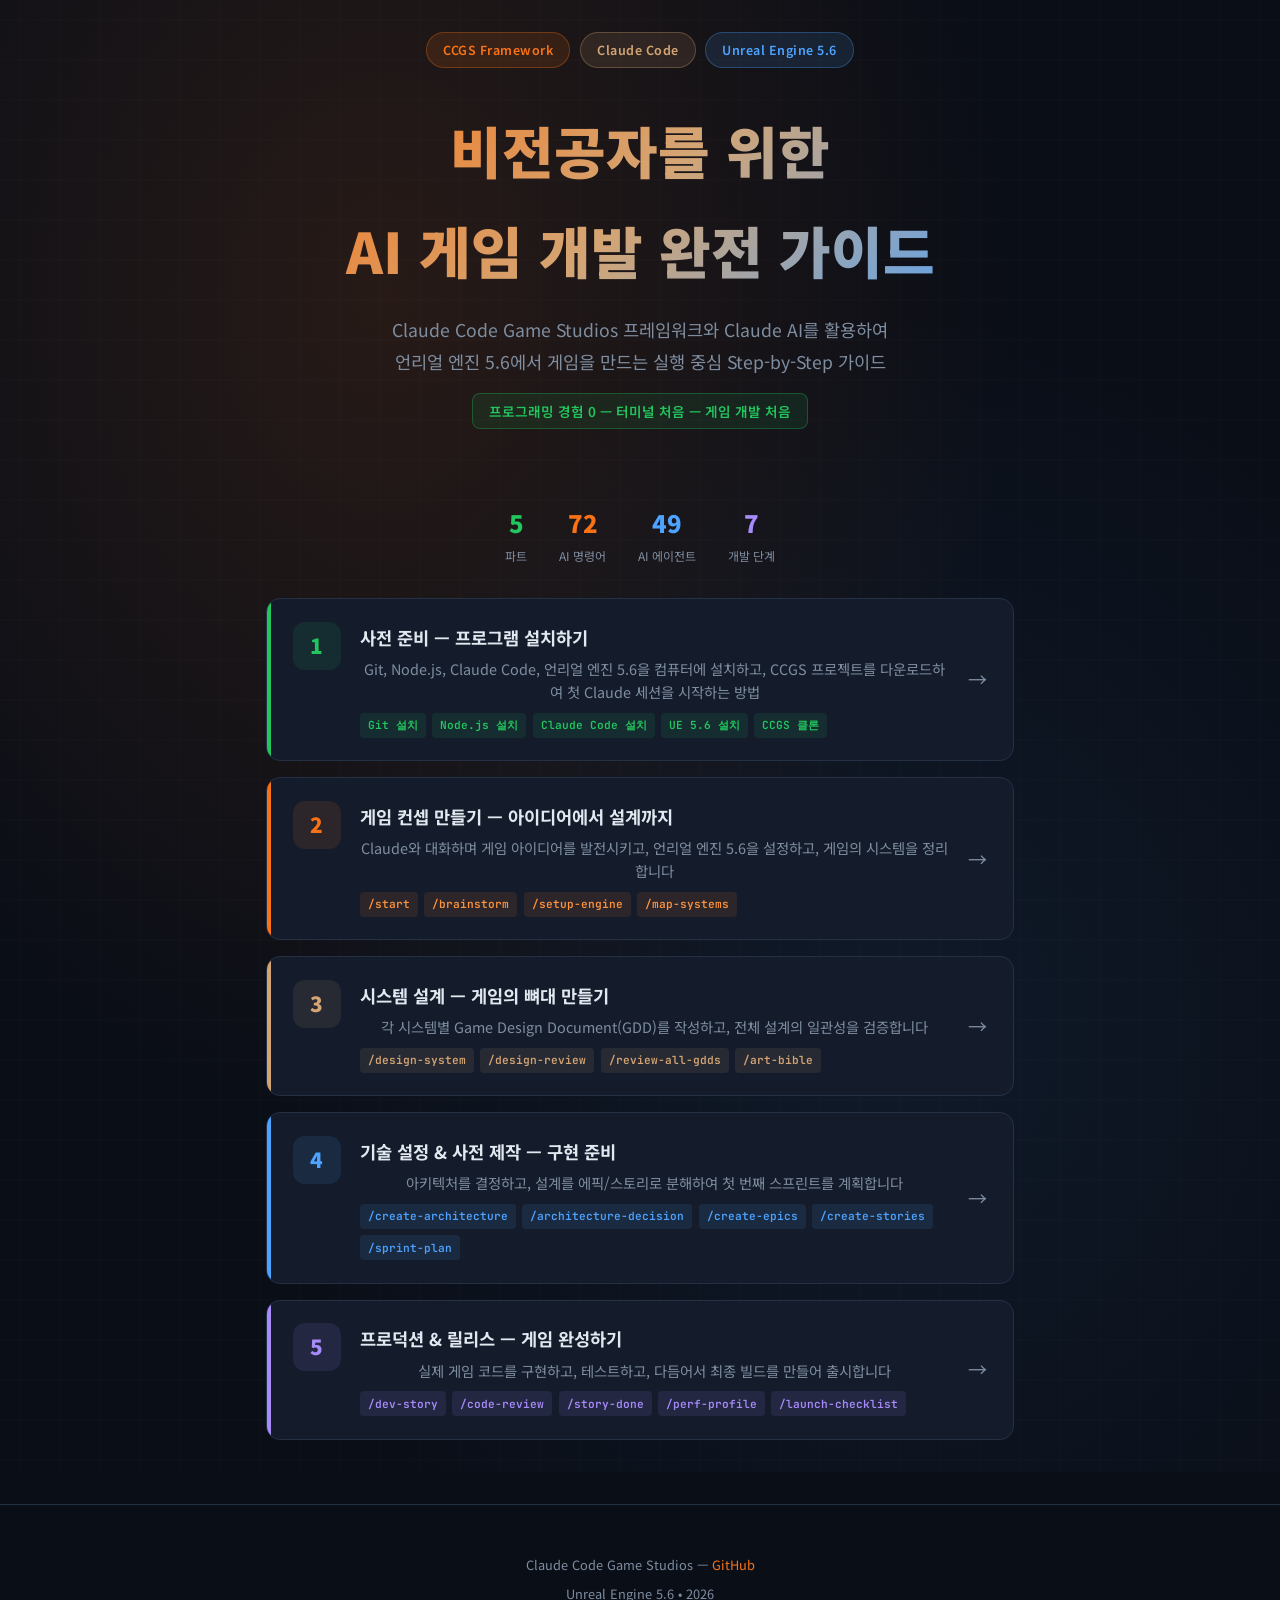
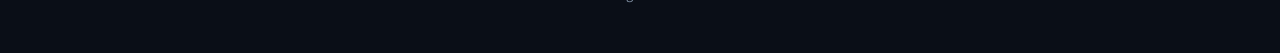
==== docs/ccgs-guide/index.html @ 8e60d847 "Add CCGS + UE5.6 game dev guide site Initial commit of a 5-part Korean tutorial site for non-program" ====
<!DOCTYPE html>
<html lang="ko">
<head>
<meta charset="UTF-8">
<meta name="viewport" content="width=device-width, initial-scale=1.0">
<title>CCGS + Unreal Engine 5.6 게임 만들기 - 비전공자 완전 가이드</title>
<style>
@import url('https://fonts.googleapis.com/css2?family=Noto+Sans+KR:wght@300;400;500;700;900&family=JetBrains+Mono:wght@400;600&display=swap');
:root{--bg:#0a0e17;--bg2:#0f1520;--panel:#141c2b;--border:#243044;--text:#e2e8f0;--dim:#7e8da0;--accent:#f97316;--accent2:#fb923c;--claude:#d4a574;--ue:#4da3ff;--green:#22c55e;--purple:#a78bfa;--red:#f87171;--cyan:#22d3ee}
*{margin:0;padding:0;box-sizing:border-box}
body{font-family:'Noto Sans KR',sans-serif;background:var(--bg);color:var(--text);line-height:1.8;min-height:100vh}
code,.mono{font-family:'JetBrains Mono',monospace}

.hero{min-height:100vh;display:flex;align-items:center;justify-content:center;text-align:center;
  background:radial-gradient(ellipse at 30% 20%,rgba(249,115,22,.12) 0%,transparent 50%),
  radial-gradient(ellipse at 70% 70%,rgba(77,163,255,.08) 0%,transparent 50%),var(--bg);
  position:relative;padding:2rem}
.hero::before{content:'';position:absolute;inset:0;
  background:url("data:image/svg+xml,%3Csvg width='40' height='40' xmlns='http://www.w3.org/2000/svg'%3E%3Cpath d='M20 0v40M0 20h40' stroke='%23fff' stroke-opacity='.015'/%3E%3C/svg%3E")}

.hero-inner{position:relative;z-index:1;max-width:860px}
.hero-pills{display:flex;gap:.6rem;justify-content:center;flex-wrap:wrap;margin-bottom:2rem}
.pill{padding:.35rem 1rem;border-radius:50px;font-size:.78rem;font-weight:600;letter-spacing:.5px;border:1px solid}
.pill-o{background:rgba(249,115,22,.12);color:var(--accent);border-color:rgba(249,115,22,.3)}
.pill-c{background:rgba(212,165,116,.12);color:var(--claude);border-color:rgba(212,165,116,.3)}
.pill-u{background:rgba(77,163,255,.12);color:var(--ue);border-color:rgba(77,163,255,.3)}

.hero h1{font-size:clamp(2rem,5vw,3.5rem);font-weight:900;margin-bottom:.8rem;
  background:linear-gradient(135deg,var(--accent),var(--claude),var(--ue));
  -webkit-background-clip:text;-webkit-text-fill-color:transparent;background-clip:text}
.hero .sub{font-size:1.1rem;color:var(--dim);max-width:620px;margin:0 auto 1rem}
.hero .target{display:inline-block;background:rgba(34,197,94,.1);border:1px solid rgba(34,197,94,.3);
  color:var(--green);padding:.3rem 1rem;border-radius:8px;font-size:.85rem;font-weight:600;margin-bottom:2.5rem}

/* Part Cards */
.parts{max-width:780px;margin:0 auto;display:flex;flex-direction:column;gap:1rem;padding:0 1rem}
.part-card{display:flex;gap:1.2rem;align-items:flex-start;background:var(--panel);border:1px solid var(--border);
  border-radius:14px;padding:1.4rem 1.6rem;text-decoration:none;color:var(--text);
  transition:all .25s;position:relative;overflow:hidden}
.part-card:hover{border-color:var(--accent);transform:translateY(-2px);box-shadow:0 8px 30px rgba(249,115,22,.1)}
.part-card::before{content:'';position:absolute;top:0;left:0;width:4px;height:100%;border-radius:4px 0 0 4px}
.part-card:nth-child(1)::before{background:var(--green)}
.part-card:nth-child(2)::before{background:var(--accent)}
.part-card:nth-child(3)::before{background:var(--claude)}
.part-card:nth-child(4)::before{background:var(--ue)}
.part-card:nth-child(5)::before{background:var(--purple)}

.part-num{width:48px;height:48px;border-radius:12px;display:flex;align-items:center;justify-content:center;
  font-size:1.3rem;font-weight:900;flex-shrink:0}
.pn1{background:rgba(34,197,94,.1);color:var(--green)}
.pn2{background:rgba(249,115,22,.1);color:var(--accent)}
.pn3{background:rgba(212,165,116,.1);color:var(--claude)}
.pn4{background:rgba(77,163,255,.1);color:var(--ue)}
.pn5{background:rgba(167,139,250,.1);color:var(--purple)}

.part-info{flex:1}
.part-title{font-size:1.1rem;font-weight:700;margin-bottom:.25rem;display:flex;align-items:center;gap:.5rem}
.part-desc{color:var(--dim);font-size:.9rem;line-height:1.6}
.part-tags{display:flex;gap:.4rem;flex-wrap:wrap;margin-top:.6rem}
.tag{font-size:.7rem;padding:.15rem .5rem;border-radius:4px;font-weight:600;font-family:'JetBrains Mono',monospace}
.tag-g{background:rgba(34,197,94,.1);color:var(--green)}
.tag-o{background:rgba(249,115,22,.1);color:var(--accent2)}
.tag-c{background:rgba(212,165,116,.1);color:var(--claude)}
.tag-b{background:rgba(77,163,255,.1);color:var(--ue)}
.tag-p{background:rgba(167,139,250,.1);color:var(--purple)}

.part-arrow{color:var(--dim);font-size:1.2rem;flex-shrink:0;align-self:center;transition:transform .2s}
.part-card:hover .part-arrow{transform:translateX(4px);color:var(--accent)}

/* Footer */
.footer{text-align:center;padding:3rem 1rem;color:var(--dim);font-size:.8rem;margin-top:2rem;
  border-top:1px solid var(--border)}
.footer a{color:var(--accent);text-decoration:none}

/* Summary Stats */
.stats{display:flex;gap:2rem;justify-content:center;margin:2rem 0;flex-wrap:wrap}
.st{text-align:center}
.st-n{font-size:1.5rem;font-weight:900}
.st-l{font-size:.75rem;color:var(--dim)}

@media(max-width:600px){
  .part-card{flex-direction:column;gap:.8rem}
  .stats{gap:1.2rem}
}
</style>
</head>
<body>
<section class="hero">
  <div class="hero-inner">
    <div class="hero-pills">
      <span class="pill pill-o">CCGS Framework</span>
      <span class="pill pill-c">Claude Code</span>
      <span class="pill pill-u">Unreal Engine 5.6</span>
    </div>
    <h1>비전공자를 위한<br>AI 게임 개발 완전 가이드</h1>
    <p class="sub">Claude Code Game Studios 프레임워크와 Claude AI를 활용하여<br>언리얼 엔진 5.6에서 게임을 만드는 실행 중심 Step-by-Step 가이드</p>
    <div class="target">프로그래밍 경험 0 &mdash; 터미널 처음 &mdash; 게임 개발 처음</div>

    <div class="stats">
      <div class="st"><div class="st-n" style="color:var(--green)">5</div><div class="st-l">파트</div></div>
      <div class="st"><div class="st-n" style="color:var(--accent)">72</div><div class="st-l">AI 명령어</div></div>
      <div class="st"><div class="st-n" style="color:var(--ue)">49</div><div class="st-l">AI 에이전트</div></div>
      <div class="st"><div class="st-n" style="color:var(--purple)">7</div><div class="st-l">개발 단계</div></div>
    </div>

    <div class="parts">
      <a href="part1-setup.html" class="part-card">
        <div class="part-num pn1">1</div>
        <div class="part-info">
          <div class="part-title">사전 준비 &mdash; 프로그램 설치하기</div>
          <div class="part-desc">Git, Node.js, Claude Code, 언리얼 엔진 5.6을 컴퓨터에 설치하고, CCGS 프로젝트를 다운로드하여 첫 Claude 세션을 시작하는 방법</div>
          <div class="part-tags">
            <span class="tag tag-g">Git 설치</span>
            <span class="tag tag-g">Node.js 설치</span>
            <span class="tag tag-g">Claude Code 설치</span>
            <span class="tag tag-g">UE 5.6 설치</span>
            <span class="tag tag-g">CCGS 클론</span>
          </div>
        </div>
        <span class="part-arrow">&rarr;</span>
      </a>

      <a href="part2-concept.html" class="part-card">
        <div class="part-num pn2">2</div>
        <div class="part-info">
          <div class="part-title">게임 컨셉 만들기 &mdash; 아이디어에서 설계까지</div>
          <div class="part-desc">Claude와 대화하며 게임 아이디어를 발전시키고, 언리얼 엔진 5.6을 설정하고, 게임의 시스템을 정리합니다</div>
          <div class="part-tags">
            <span class="tag tag-o">/start</span>
            <span class="tag tag-o">/brainstorm</span>
            <span class="tag tag-o">/setup-engine</span>
            <span class="tag tag-o">/map-systems</span>
          </div>
        </div>
        <span class="part-arrow">&rarr;</span>
      </a>

      <a href="part3-design.html" class="part-card">
        <div class="part-num pn3">3</div>
        <div class="part-info">
          <div class="part-title">시스템 설계 &mdash; 게임의 뼈대 만들기</div>
          <div class="part-desc">각 시스템별 Game Design Document(GDD)를 작성하고, 전체 설계의 일관성을 검증합니다</div>
          <div class="part-tags">
            <span class="tag tag-c">/design-system</span>
            <span class="tag tag-c">/design-review</span>
            <span class="tag tag-c">/review-all-gdds</span>
            <span class="tag tag-c">/art-bible</span>
          </div>
        </div>
        <span class="part-arrow">&rarr;</span>
      </a>

      <a href="part4-architecture.html" class="part-card">
        <div class="part-num pn4">4</div>
        <div class="part-info">
          <div class="part-title">기술 설정 &amp; 사전 제작 &mdash; 구현 준비</div>
          <div class="part-desc">아키텍처를 결정하고, 설계를 에픽/스토리로 분해하여 첫 번째 스프린트를 계획합니다</div>
          <div class="part-tags">
            <span class="tag tag-b">/create-architecture</span>
            <span class="tag tag-b">/architecture-decision</span>
            <span class="tag tag-b">/create-epics</span>
            <span class="tag tag-b">/create-stories</span>
            <span class="tag tag-b">/sprint-plan</span>
          </div>
        </div>
        <span class="part-arrow">&rarr;</span>
      </a>

      <a href="part5-production.html" class="part-card">
        <div class="part-num pn5">5</div>
        <div class="part-info">
          <div class="part-title">프로덕션 &amp; 릴리스 &mdash; 게임 완성하기</div>
          <div class="part-desc">실제 게임 코드를 구현하고, 테스트하고, 다듬어서 최종 빌드를 만들어 출시합니다</div>
          <div class="part-tags">
            <span class="tag tag-p">/dev-story</span>
            <span class="tag tag-p">/code-review</span>
            <span class="tag tag-p">/story-done</span>
            <span class="tag tag-p">/perf-profile</span>
            <span class="tag tag-p">/launch-checklist</span>
          </div>
        </div>
        <span class="part-arrow">&rarr;</span>
      </a>
    </div>
  </div>
</section>

<div class="footer">
  <p>Claude Code Game Studios &mdash; <a href="https://github.com/bong9tutor/Claude-Code-Game-Studios" target="_blank">GitHub</a></p>
  <p style="margin-top:.4rem">Unreal Engine 5.6 &bull; 2026</p>
</div>
</body>
</html>
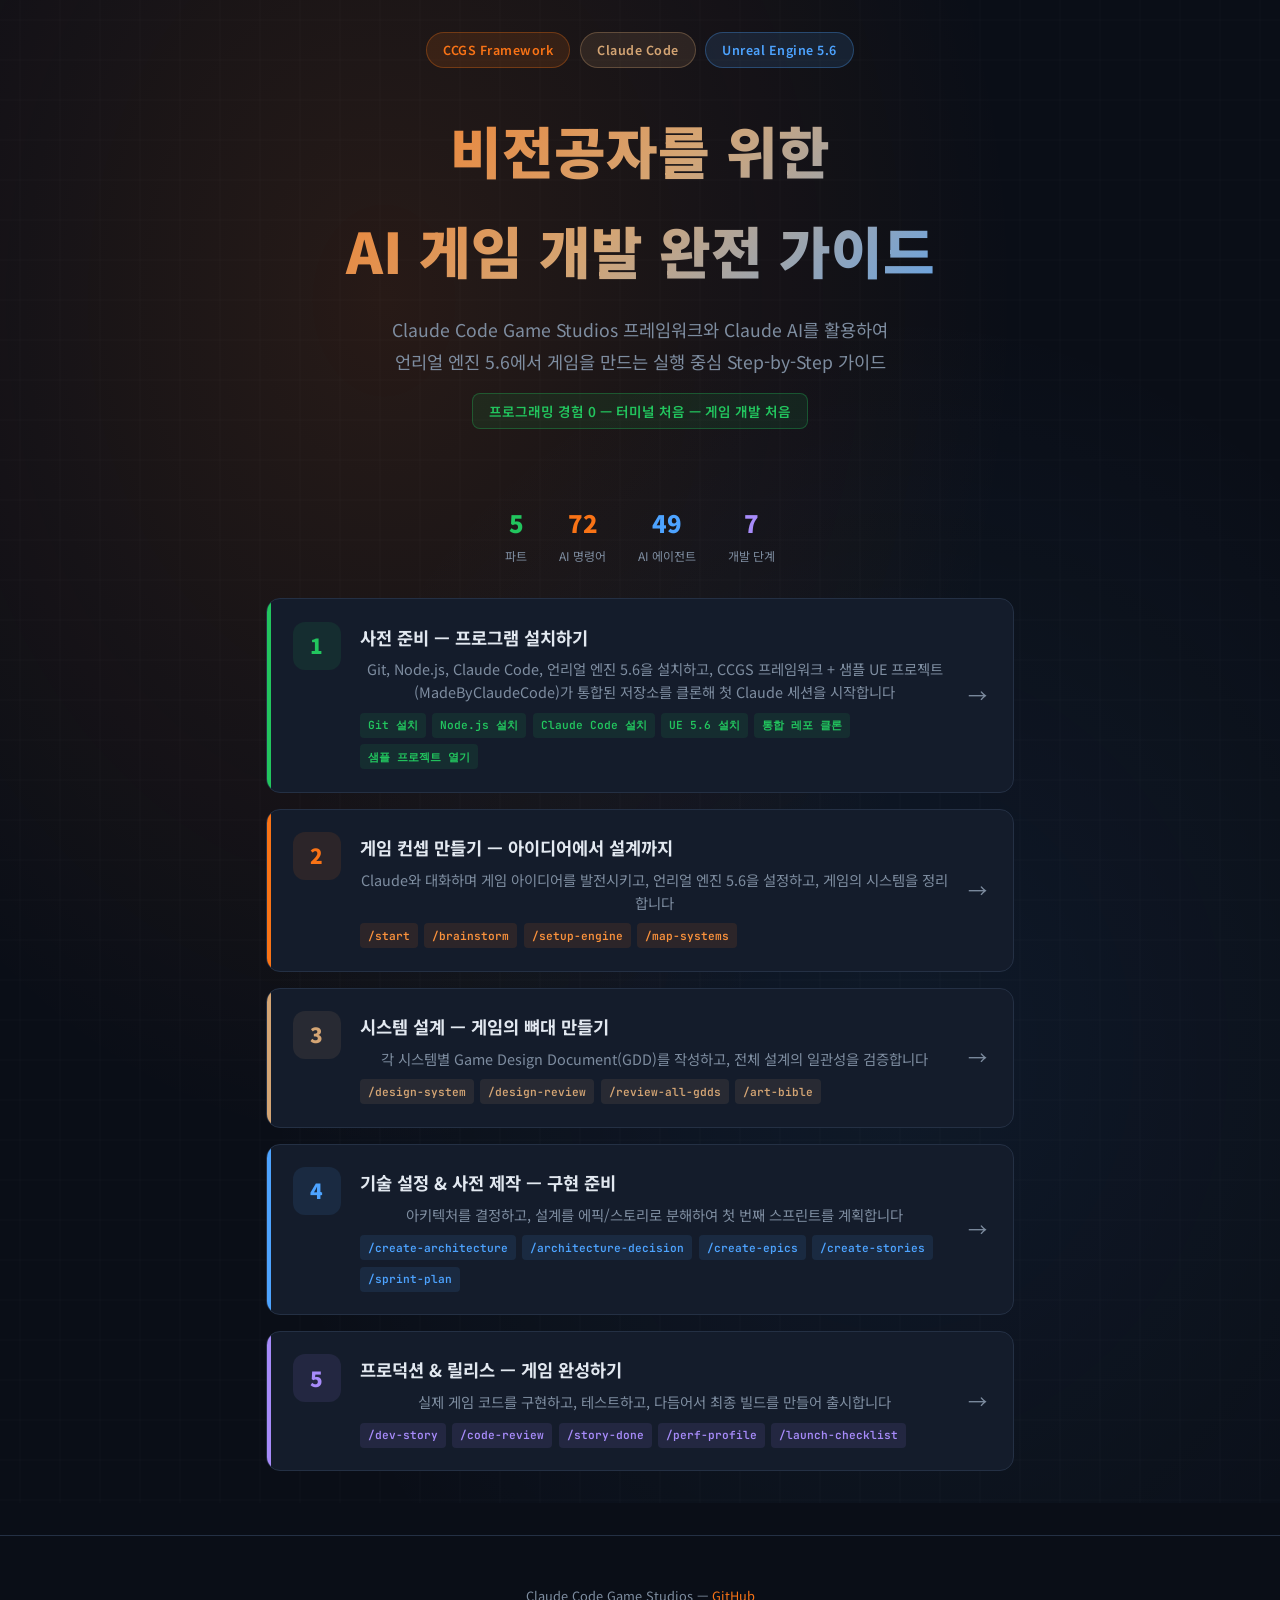
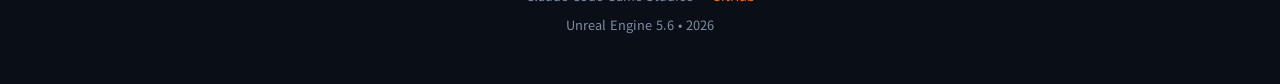
==== commit 23b019d5: "Update README and Part 1 guide to match integrated repo layout - README: document triple-role repo (" ====
--- a/docs/ccgs-guide/index.html
+++ b/docs/ccgs-guide/index.html
@@ -108,13 +108,14 @@
         <div class="part-num pn1">1</div>
         <div class="part-info">
           <div class="part-title">사전 준비 &mdash; 프로그램 설치하기</div>
-          <div class="part-desc">Git, Node.js, Claude Code, 언리얼 엔진 5.6을 컴퓨터에 설치하고, CCGS 프로젝트를 다운로드하여 첫 Claude 세션을 시작하는 방법</div>
+          <div class="part-desc">Git, Node.js, Claude Code, 언리얼 엔진 5.6을 설치하고, CCGS 프레임워크 + 샘플 UE 프로젝트(MadeByClaudeCode)가 통합된 저장소를 클론해 첫 Claude 세션을 시작합니다</div>
           <div class="part-tags">
             <span class="tag tag-g">Git 설치</span>
             <span class="tag tag-g">Node.js 설치</span>
             <span class="tag tag-g">Claude Code 설치</span>
             <span class="tag tag-g">UE 5.6 설치</span>
-            <span class="tag tag-g">CCGS 클론</span>
+            <span class="tag tag-g">통합 레포 클론</span>
+            <span class="tag tag-g">샘플 프로젝트 열기</span>
           </div>
         </div>
         <span class="part-arrow">&rarr;</span>
